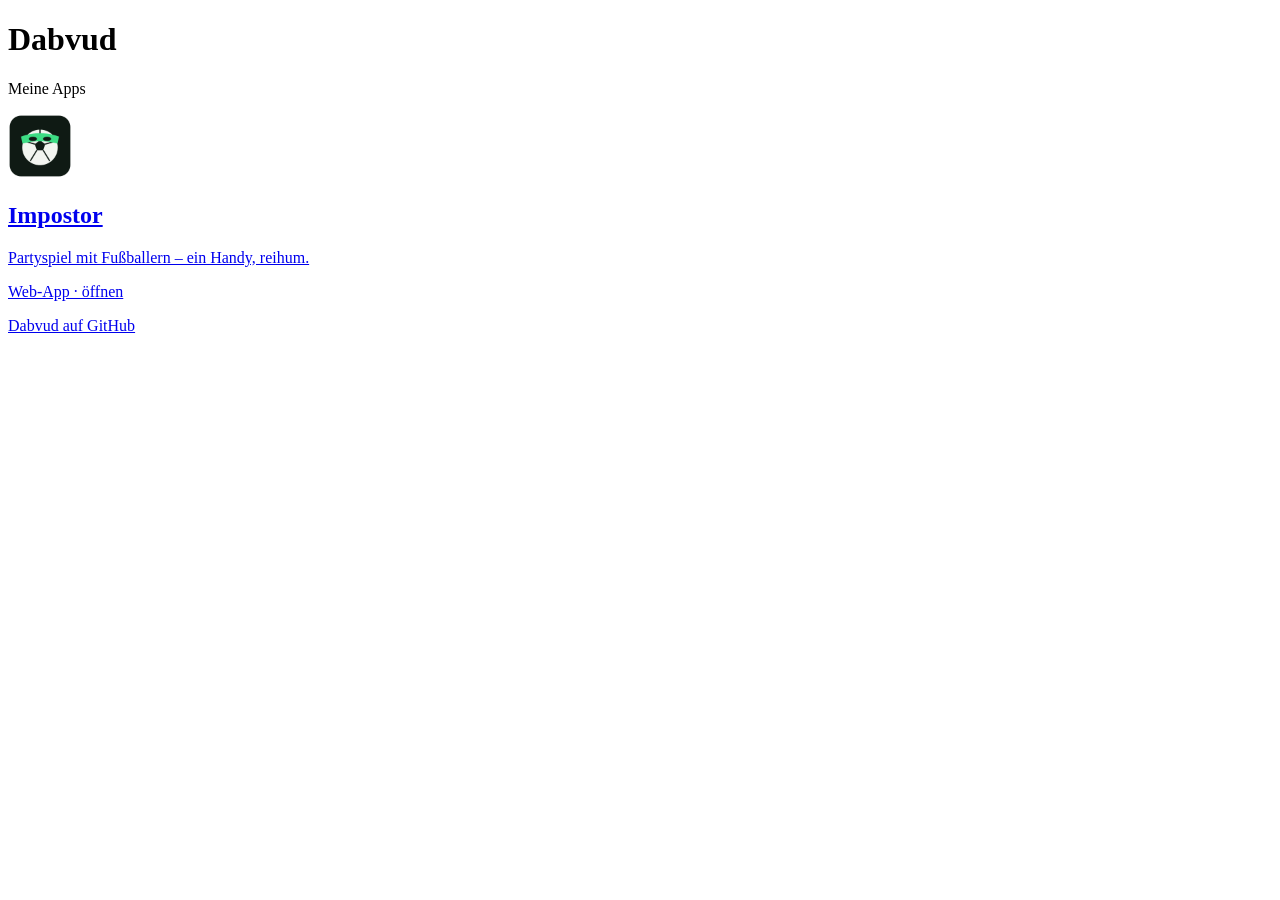
==== index.html @ 14c07134 "feat: Hub-Seite mit App-Liste und Prüfskript Co-Authored-By: Claude Opus 5.5 <noreply@anthropic.com>" ====
<!doctype html>
<html lang="de">
<head>
  <meta charset="utf-8">
  <meta name="viewport" content="width=device-width, initial-scale=1">
  <meta name="description" content="Alle Apps von Dabvud an einem Ort.">
  <meta name="theme-color" content="#f8f9fa" media="(prefers-color-scheme: light)">
  <meta name="theme-color" content="#15171c" media="(prefers-color-scheme: dark)">
  <title>Dabvud – Apps</title>
  <link rel="icon" href="favicon.svg">
  <link rel="stylesheet" href="style.css">
</head>
<body>
  <div class="wrap">
    <header>
      <h1>Dabvud</h1>
      <p>Meine Apps</p>
    </header>
    <main id="apps" class="apps">
      <noscript>
        <a class="app" href="/impostor/">
          <img class="app-icon" src="icons/impostor.png" alt="" width="64" height="64">
          <h2 class="app-name">Impostor</h2>
          <p class="app-text">Partyspiel mit Fußballern – ein Handy, reihum.</p>
          <p class="app-meta">Web-App · öffnen</p>
        </a>
      </noscript>
    </main>
    <footer>
      <p><a href="https://github.com/Dabvud">Dabvud auf GitHub</a></p>
    </footer>
  </div>
  <script>
    const APPS = [
      {
        name: "Impostor",
        text: "Partyspiel mit Fußballern – ein Handy, reihum.",
        icon: "icons/impostor.png",
        link: "/impostor/",
        art: "Web-App",
      },
    ];

    function renderApps(apps) {
      const container = document.getElementById("apps");

      for (const app of apps) {
        const card = document.createElement("a");
        card.className = "app";
        card.href = app.link;

        const icon = document.createElement("img");
        icon.className = "app-icon";
        icon.src = app.icon;
        icon.alt = "";
        icon.width = 64;
        icon.height = 64;

        const name = document.createElement("h2");
        name.className = "app-name";
        name.textContent = app.name;

        const text = document.createElement("p");
        text.className = "app-text";
        text.textContent = app.text;

        const meta = document.createElement("p");
        meta.className = "app-meta";
        meta.textContent = app.art + " · öffnen";

        card.append(icon, name, text, meta);
        container.append(card);
      }
    }

    renderApps(APPS);
  </script>
</body>
</html>
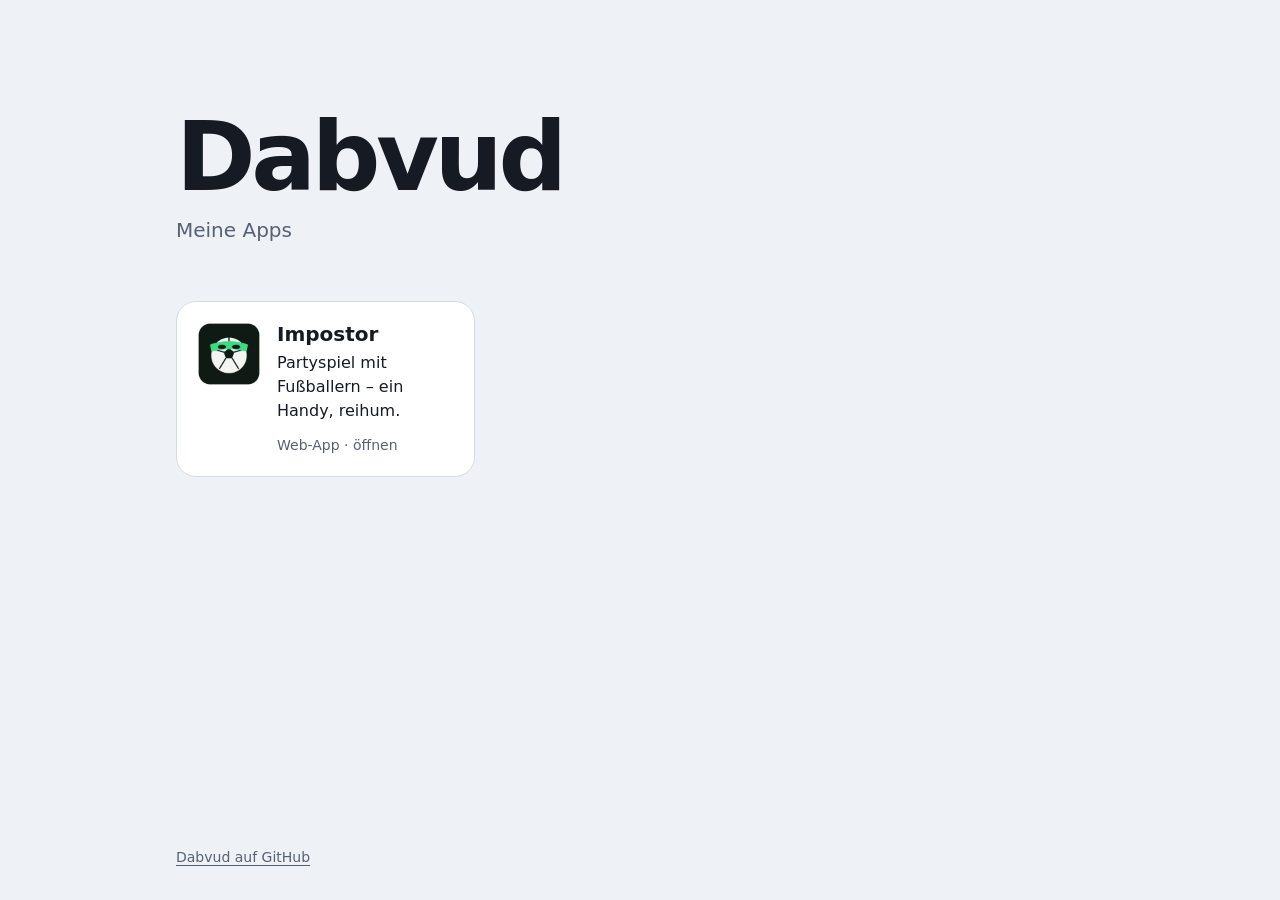
==== commit 0a145f03: "feat: Gestaltung des Hubs und README Co-Authored-By: Claude Opus 5.5 <noreply@anthropic.com>" ====
--- a/index.html
+++ b/index.html
@@ -1,11 +1,11 @@
-<!doctype html>
+<!DOCTYPE html>
 <html lang="de">
 <head>
   <meta charset="utf-8">
   <meta name="viewport" content="width=device-width, initial-scale=1">
   <meta name="description" content="Alle Apps von Dabvud an einem Ort.">
-  <meta name="theme-color" content="#f8f9fa" media="(prefers-color-scheme: light)">
-  <meta name="theme-color" content="#15171c" media="(prefers-color-scheme: dark)">
+  <meta name="theme-color" content="#eef1f5" media="(prefers-color-scheme: light)">
+  <meta name="theme-color" content="#13161c" media="(prefers-color-scheme: dark)">
   <title>Dabvud – Apps</title>
   <link rel="icon" href="favicon.svg">
   <link rel="stylesheet" href="style.css">
--- a/style.css
+++ b/style.css
@@ -0,0 +1,184 @@
+:root {
+  color-scheme: light dark;
+  --bg: #eef1f5;
+  --surface: #ffffff;
+  --text: #161a22;
+  --muted: #586172;
+  --border: #d5dbe5;
+  --accent: #3b5bdb;
+}
+
+@media (prefers-color-scheme: dark) {
+  :root {
+    --bg: #13161c;
+    --surface: #1c212b;
+    --text: #e9ecf2;
+    --muted: #9aa3b3;
+    --border: #2c3342;
+    --accent: #748ffc;
+  }
+}
+
+*,
+*::before,
+*::after {
+  box-sizing: border-box;
+}
+
+body {
+  margin: 0;
+  background: var(--bg);
+  color: var(--text);
+  font-family: system-ui, -apple-system, "Segoe UI", Roboto, "Helvetica Neue", Arial, sans-serif;
+  font-size: 1rem;
+  line-height: 1.5;
+  -webkit-text-size-adjust: 100%;
+}
+
+.wrap {
+  max-width: 960px;
+  min-height: 100vh;
+  min-height: 100dvh;
+  margin-inline: auto;
+  padding: 0 16px;
+  display: flex;
+  flex-direction: column;
+}
+
+/* Kopf: der Schriftzug ist das eine auffällige Element der Seite */
+header {
+  padding: clamp(48px, 12vw, 112px) 0 clamp(32px, 6vw, 56px);
+}
+
+header h1 {
+  margin: 0;
+  font-size: clamp(3.25rem, 15vw, 6rem);
+  font-weight: 800;
+  line-height: 0.95;
+  letter-spacing: -0.045em;
+}
+
+header p {
+  margin: 12px 0 0;
+  color: var(--muted);
+  font-size: 1.25rem;
+}
+
+/* Kacheln */
+.apps {
+  display: grid;
+  grid-template-columns: 1fr;
+  gap: 16px;
+  align-content: start;
+  flex: 1;
+}
+
+@media (min-width: 640px) {
+  .apps {
+    grid-template-columns: repeat(2, minmax(0, 1fr));
+  }
+}
+
+@media (min-width: 960px) {
+  .apps {
+    grid-template-columns: repeat(3, minmax(0, 1fr));
+  }
+}
+
+/* Nur ohne JavaScript: sonst würde der noscript-Inhalt als Text erscheinen */
+@media (scripting: none) {
+  .apps noscript {
+    display: contents;
+  }
+}
+
+.app {
+  display: grid;
+  grid-template-columns: 64px minmax(0, 1fr);
+  grid-template-rows: auto auto 1fr;
+  column-gap: 16px;
+  align-items: start;
+  min-width: 0;
+  padding: 20px;
+  background: var(--surface);
+  border: 1px solid var(--border);
+  border-radius: 20px;
+  color: inherit;
+  text-decoration: none;
+  transition: border-color 0.15s ease;
+}
+
+.app-icon {
+  grid-row: 1 / span 3;
+  width: 64px;
+  height: 64px;
+  border-radius: 15px;
+}
+
+.app-name {
+  margin: 0;
+  font-size: 1.25rem;
+  font-weight: 700;
+  line-height: 1.25;
+  overflow-wrap: anywhere;
+}
+
+.app-text {
+  margin: 4px 0 0;
+  overflow-wrap: anywhere;
+}
+
+.app-meta {
+  align-self: end;
+  margin: 12px 0 0;
+  color: var(--muted);
+  font-size: 0.875rem;
+  transition: color 0.15s ease;
+}
+
+.app:hover {
+  border-color: var(--accent);
+}
+
+.app:hover .app-meta,
+.app:focus-visible .app-meta {
+  color: var(--accent);
+}
+
+.app:focus-visible {
+  outline: 3px solid var(--accent);
+  outline-offset: 3px;
+}
+
+/* Fuß */
+footer {
+  padding: 48px 0 32px;
+  color: var(--muted);
+  font-size: 0.875rem;
+}
+
+footer p {
+  margin: 0;
+}
+
+footer a {
+  color: inherit;
+  text-underline-offset: 3px;
+}
+
+footer a:hover {
+  color: var(--accent);
+}
+
+footer a:focus-visible {
+  outline: 2px solid var(--accent);
+  outline-offset: 2px;
+  border-radius: 2px;
+}
+
+@media (prefers-reduced-motion: reduce) {
+  .app,
+  .app-meta {
+    transition: none;
+  }
+}
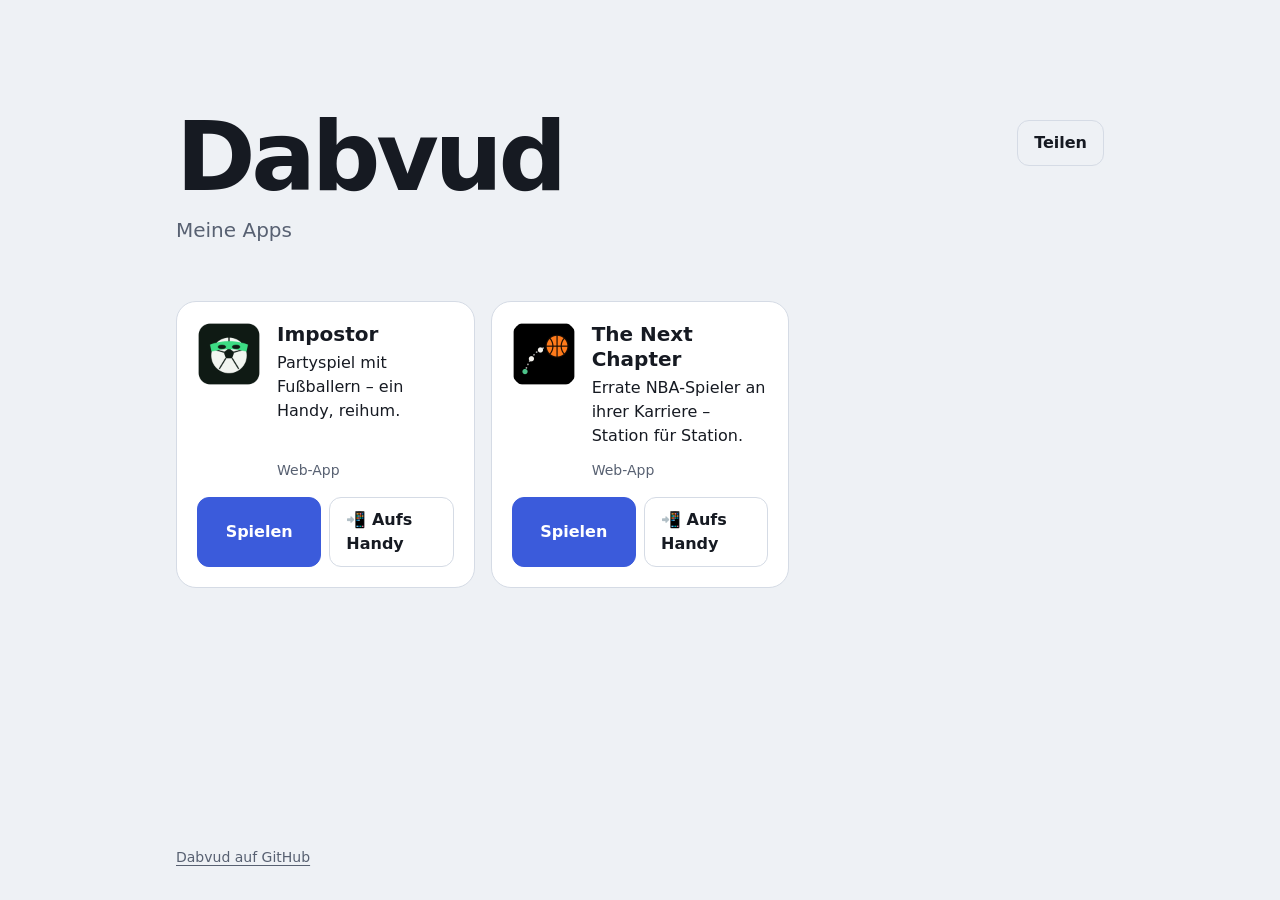
==== commit 2bacf49b: "feat: The Next Chapter, Knöpfe Spielen und Aufs Handy, Teilen mit QR-Code zum Hub Co-Authored-By: Cl" ====
--- a/index.html
+++ b/index.html
@@ -13,23 +13,51 @@
 <body>
   <div class="wrap">
     <header>
-      <h1>Dabvud</h1>
+      <div class="head-row">
+        <h1>Dabvud</h1>
+        <button type="button" id="share-open" class="share-open">Teilen</button>
+      </div>
       <p>Meine Apps</p>
     </header>
     <main id="apps" class="apps">
       <noscript>
-        <a class="app" href="/impostor/">
+        <article class="app">
           <img class="app-icon" src="icons/impostor.png" alt="" width="64" height="64">
           <h2 class="app-name">Impostor</h2>
           <p class="app-text">Partyspiel mit Fußballern – ein Handy, reihum.</p>
-          <p class="app-meta">Web-App · öffnen</p>
-        </a>
+          <p class="app-meta">Web-App</p>
+          <div class="app-actions">
+            <a class="btn btn-primary" href="/impostor/">Spielen</a>
+            <a class="btn" href="/impostor/?installieren">📲 Aufs Handy</a>
+          </div>
+        </article>
+        <article class="app">
+          <img class="app-icon" src="icons/thenextchapter.png" alt="" width="64" height="64">
+          <h2 class="app-name">The Next Chapter</h2>
+          <p class="app-text">Errate NBA-Spieler an ihrer Karriere – Station für Station.</p>
+          <p class="app-meta">Web-App</p>
+          <div class="app-actions">
+            <a class="btn btn-primary" href="/thenextchapter/">Spielen</a>
+            <a class="btn" href="/thenextchapter/?installieren">📲 Aufs Handy</a>
+          </div>
+        </article>
       </noscript>
     </main>
     <footer>
       <p><a href="https://github.com/Dabvud">Dabvud auf GitHub</a></p>
     </footer>
   </div>
+
+  <dialog id="share-dialog" class="share-dialog" aria-labelledby="share-title">
+    <h2 id="share-title">Apps teilen</h2>
+    <p>Mit der Handy-Kamera scannen, um diese Seite zu öffnen.</p>
+    <svg class="qr" role="img" aria-label="QR-Code zu dabvud.github.io" xmlns="http://www.w3.org/2000/svg" viewBox="0 0 29 29" shape-rendering="crispEdges"><path fill="#ffffff" d="M0 0h29v29H0z"/><path stroke="#000000" d="M2 2.5h7m4 0h1m2 0h1m1 0h1m1 0h7M2 3.5h1m5 0h1m7 0h3m1 0h1m5 0h1M2 4.5h1m1 0h3m1 0h1m1 0h1m3 0h1m2 0h1m2 0h1m1 0h3m1 0h1M2 5.5h1m1 0h3m1 0h1m1 0h7m3 0h1m1 0h3m1 0h1M2 6.5h1m1 0h3m1 0h1m1 0h1m3 0h2m2 0h1m1 0h1m1 0h3m1 0h1M2 7.5h1m5 0h1m1 0h3m4 0h2m1 0h1m5 0h1M2 8.5h7m1 0h1m1 0h1m1 0h1m1 0h1m1 0h1m1 0h7M10 9.5h1m2 0h2m3 0h1M2 10.5h1m1 0h5m3 0h1m1 0h4m2 0h5M3 11.5h1m1 0h1m1 0h1m1 0h4m1 0h1m1 0h1m1 0h1m2 0h1m3 0h1M3 12.5h1m2 0h1m1 0h1m1 0h5m1 0h2m2 0h1m2 0h1m1 0h2M2 13.5h5m4 0h2m3 0h1m1 0h4m4 0h1M2 14.5h1m1 0h5m3 0h1m1 0h3m2 0h2m1 0h1m1 0h3M2 15.5h1m2 0h2m2 0h1m1 0h2m8 0h1m1 0h1m1 0h1M2 16.5h1m2 0h6m1 0h4m1 0h1m2 0h4m1 0h2M2 17.5h1m3 0h1m4 0h3m3 0h2m2 0h2m3 0h1M2 18.5h1m4 0h2m3 0h4m1 0h6m1 0h1M10 19.5h3m1 0h2m1 0h2m3 0h2M2 20.5h7m2 0h1m3 0h2m1 0h1m1 0h1m1 0h1m1 0h3M2 21.5h1m5 0h1m1 0h4m4 0h1m3 0h2m1 0h2M2 22.5h1m1 0h3m1 0h1m1 0h2m1 0h10m1 0h1M2 23.5h1m1 0h3m1 0h1m1 0h1m2 0h3m3 0h2m1 0h5M2 24.5h1m1 0h3m1 0h1m1 0h2m7 0h1m3 0h2m1 0h1M2 25.5h1m5 0h1m3 0h2m2 0h1m1 0h6m2 0h1M2 26.5h7m1 0h2m1 0h4m4 0h6"/></svg>
+    <p class="share-url">dabvud.github.io</p>
+    <form method="dialog">
+      <button type="submit" class="btn">Schließen</button>
+    </form>
+  </dialog>
+
   <script>
     const APPS = [
       {
@@ -39,15 +67,29 @@
         link: "/impostor/",
         art: "Web-App",
       },
+      {
+        name: "The Next Chapter",
+        text: "Errate NBA-Spieler an ihrer Karriere – Station für Station.",
+        icon: "icons/thenextchapter.png",
+        link: "/thenextchapter/",
+        art: "Web-App",
+      },
     ];
+
+    function button(label, href, primary) {
+      const a = document.createElement("a");
+      a.className = primary ? "btn btn-primary" : "btn";
+      a.href = href;
+      a.textContent = label;
+      return a;
+    }
 
     function renderApps(apps) {
       const container = document.getElementById("apps");
 
       for (const app of apps) {
-        const card = document.createElement("a");
+        const card = document.createElement("article");
         card.className = "app";
-        card.href = app.link;
 
         const icon = document.createElement("img");
         icon.className = "app-icon";
@@ -66,14 +108,26 @@
 
         const meta = document.createElement("p");
         meta.className = "app-meta";
-        meta.textContent = app.art + " · öffnen";
+        meta.textContent = app.art;
 
-        card.append(icon, name, text, meta);
+        const actions = document.createElement("div");
+        actions.className = "app-actions";
+        actions.append(
+          button("Spielen", app.link, true),
+          button("📲 Aufs Handy", app.link + "?installieren", false),
+        );
+
+        card.append(icon, name, text, meta, actions);
         container.append(card);
       }
     }
 
     renderApps(APPS);
+
+    const shareDialog = document.getElementById("share-dialog");
+    document.getElementById("share-open").addEventListener("click", () => shareDialog.showModal());
+    // Klick neben den Dialog schließt ihn
+    shareDialog.addEventListener("click", (e) => { if (e.target === shareDialog) shareDialog.close(); });
   </script>
 </body>
 </html>
--- a/style.css
+++ b/style.css
@@ -6,6 +6,7 @@
   --muted: #586172;
   --border: #d5dbe5;
   --accent: #3b5bdb;
+  --on-accent: #ffffff;
 }
 
 @media (prefers-color-scheme: dark) {
@@ -16,6 +17,7 @@
     --muted: #9aa3b3;
     --border: #2c3342;
     --accent: #748ffc;
+    --on-accent: #0d1220;
   }
 }
 
@@ -50,6 +52,13 @@
   padding: clamp(48px, 12vw, 112px) 0 clamp(32px, 6vw, 56px);
 }
 
+.head-row {
+  display: flex;
+  align-items: flex-start;
+  justify-content: space-between;
+  gap: 16px;
+}
+
 header h1 {
   margin: 0;
   font-size: clamp(3.25rem, 15vw, 6rem);
@@ -62,6 +71,47 @@
   margin: 12px 0 0;
   color: var(--muted);
   font-size: 1.25rem;
+}
+
+/* Knöpfe */
+.btn,
+.share-open {
+  display: inline-flex;
+  align-items: center;
+  justify-content: center;
+  min-height: 44px;
+  padding: 10px 16px;
+  border: 1px solid var(--border);
+  border-radius: 12px;
+  background: transparent;
+  color: inherit;
+  font: inherit;
+  font-weight: 600;
+  text-decoration: none;
+  cursor: pointer;
+  transition: border-color 0.15s ease;
+}
+
+.btn:hover,
+.share-open:hover {
+  border-color: var(--accent);
+}
+
+.btn-primary {
+  background: var(--accent);
+  border-color: var(--accent);
+  color: var(--on-accent);
+}
+
+.btn:focus-visible,
+.share-open:focus-visible {
+  outline: 3px solid var(--accent);
+  outline-offset: 2px;
+}
+
+.share-open {
+  flex: none;
+  margin-top: 8px;
 }
 
 /* Kacheln */
@@ -95,7 +145,7 @@
 .app {
   display: grid;
   grid-template-columns: 64px minmax(0, 1fr);
-  grid-template-rows: auto auto 1fr;
+  grid-template-rows: auto auto 1fr auto;
   column-gap: 16px;
   align-items: start;
   min-width: 0;
@@ -103,9 +153,6 @@
   background: var(--surface);
   border: 1px solid var(--border);
   border-radius: 20px;
-  color: inherit;
-  text-decoration: none;
-  transition: border-color 0.15s ease;
 }
 
 .app-icon {
@@ -133,21 +180,56 @@
   margin: 12px 0 0;
   color: var(--muted);
   font-size: 0.875rem;
-  transition: color 0.15s ease;
-}
-
-.app:hover {
-  border-color: var(--accent);
-}
-
-.app:hover .app-meta,
-.app:focus-visible .app-meta {
-  color: var(--accent);
-}
-
-.app:focus-visible {
-  outline: 3px solid var(--accent);
-  outline-offset: 3px;
+}
+
+.app-actions {
+  grid-column: 1 / -1;
+  display: grid;
+  grid-template-columns: 1fr 1fr;
+  gap: 8px;
+  margin-top: 16px;
+}
+
+/* Teilen */
+.share-dialog {
+  width: min(360px, calc(100vw - 32px));
+  padding: 24px;
+  border: 1px solid var(--border);
+  border-radius: 20px;
+  background: var(--surface);
+  color: var(--text);
+  text-align: center;
+}
+
+.share-dialog::backdrop {
+  background: rgb(0 0 0 / 0.55);
+}
+
+.share-dialog h2 {
+  margin: 0;
+  font-size: 1.5rem;
+}
+
+.share-dialog p {
+  margin: 8px 0 0;
+  color: var(--muted);
+}
+
+.qr {
+  display: block;
+  width: 100%;
+  max-width: 260px;
+  margin: 20px auto 0;
+  border-radius: 8px;
+}
+
+.share-dialog .share-url {
+  color: var(--text);
+  font-weight: 600;
+}
+
+.share-dialog form {
+  margin-top: 20px;
 }
 
 /* Fuß */
@@ -177,8 +259,8 @@
 }
 
 @media (prefers-reduced-motion: reduce) {
-  .app,
-  .app-meta {
+  .btn,
+  .share-open {
     transition: none;
   }
 }
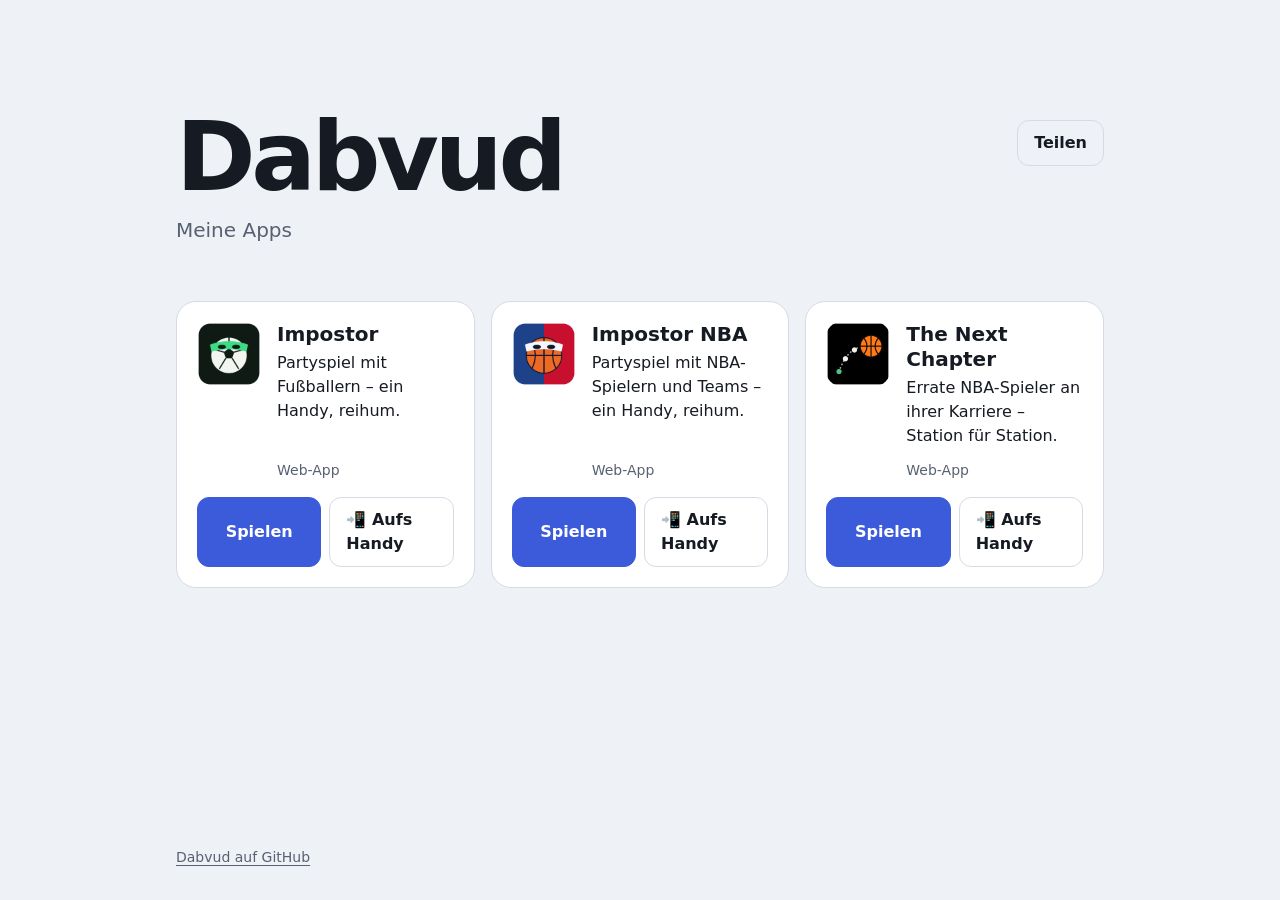
==== commit 10ca2f77: "feat: Impostor NBA im Hub Co-Authored-By: Claude Opus 5.5 <noreply@anthropic.com>" ====
--- a/index.html
+++ b/index.html
@@ -29,6 +29,16 @@
           <div class="app-actions">
             <a class="btn btn-primary" href="/impostor/">Spielen</a>
             <a class="btn" href="/impostor/?installieren">📲 Aufs Handy</a>
+          </div>
+        </article>
+        <article class="app">
+          <img class="app-icon" src="icons/impostor-nba.png" alt="" width="64" height="64">
+          <h2 class="app-name">Impostor NBA</h2>
+          <p class="app-text">Partyspiel mit NBA-Spielern und Teams – ein Handy, reihum.</p>
+          <p class="app-meta">Web-App</p>
+          <div class="app-actions">
+            <a class="btn btn-primary" href="/impostor-nba/">Spielen</a>
+            <a class="btn" href="/impostor-nba/?installieren">📲 Aufs Handy</a>
           </div>
         </article>
         <article class="app">
@@ -65,6 +75,13 @@
         text: "Partyspiel mit Fußballern – ein Handy, reihum.",
         icon: "icons/impostor.png",
         link: "/impostor/",
+        art: "Web-App",
+      },
+      {
+        name: "Impostor NBA",
+        text: "Partyspiel mit NBA-Spielern und Teams – ein Handy, reihum.",
+        icon: "icons/impostor-nba.png",
+        link: "/impostor-nba/",
         art: "Web-App",
       },
       {
